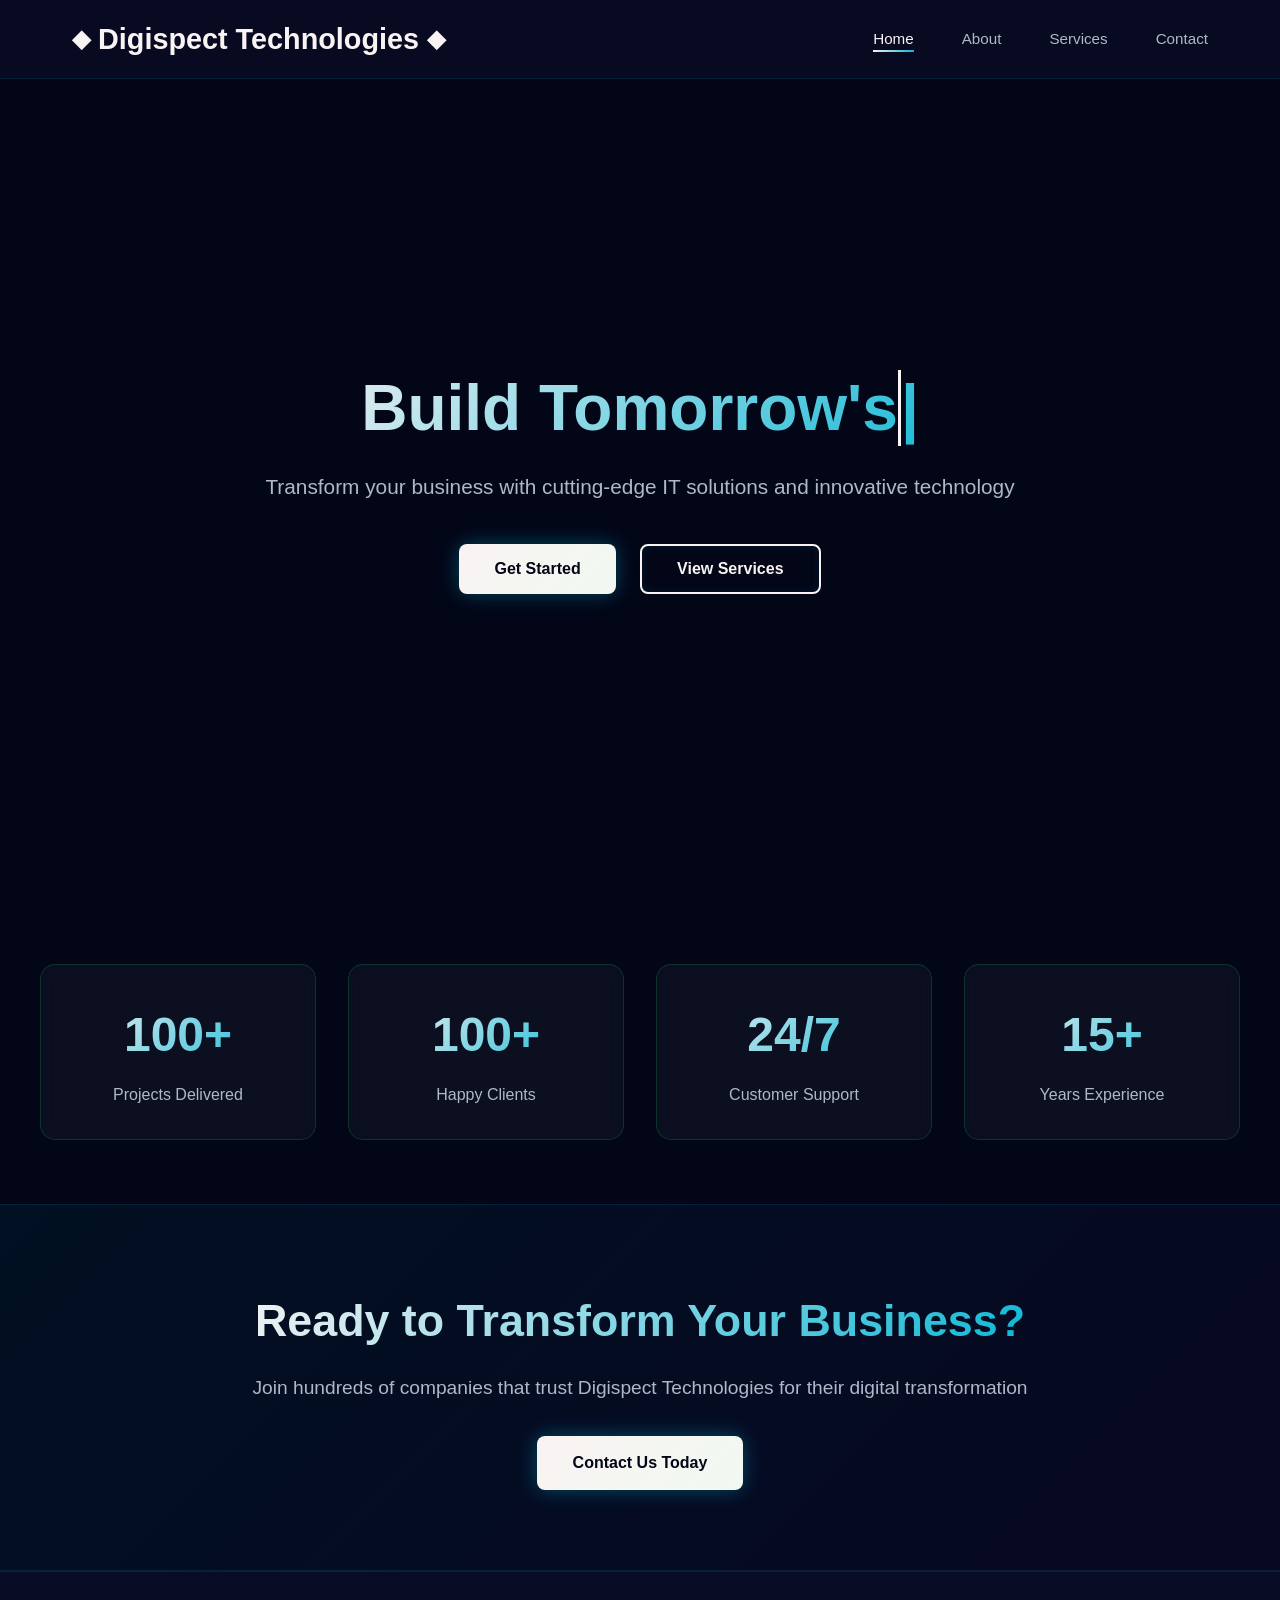
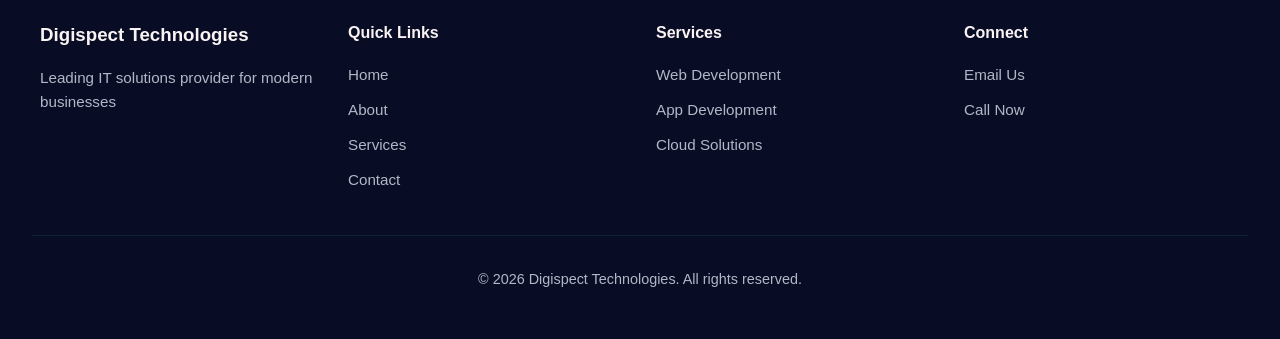
==== index.html @ 5e0d5bd0 "Add files via upload" ====
<!DOCTYPE html>
<html lang="en">
<head>
    <meta charset="UTF-8">
    <meta name="viewport" content="width=device-width, initial-scale=1.0">
    <title>Digispect Technologies </title>
    <link rel="stylesheet" href="style.css">
</head>
<body>
    <!-- Navigation Bar -->
    <nav class="navbar">
        <div class="nav-container">
            <div class="nav-logo">
                <span class="logo-icon">◆</span>
                <span class="logo-text">Digispect Technologies</span>
                  <span class="logo-icon">◆</span>
            </div>
            <ul class="nav-menu">
                <li class="nav-item"><a href="index.html" class="nav-link active">Home</a></li>
                <li class="nav-item"><a href="about.html" class="nav-link">About</a></li>
                <li class="nav-item"><a href="services.html" class="nav-link">Services</a></li>
                <li class="nav-item"><a href="contact.html" class="nav-link">Contact</a></li>
            </ul>
            <div class="hamburger">
                <span></span>
                <span></span>
                <span></span>
            </div>
        </div>
    </nav>

    <!-- Particle Background -->
    <canvas id="particleCanvas" class="particle-canvas"></canvas>

    <!-- Hero Section -->
    <section class="hero">
        <div class="hero-content">
            <div class="hero-text">
                <h1 class="hero-title">
                    <span class="typing-text"></span><span class="typing-cursor">|</span>
                </h1>
                <p class="hero-subtitle">Transform your business with cutting-edge IT solutions and innovative technology</p>
                <div class="hero-buttons">
                    <button class="btn btn-primary" onclick="document.getElementById('contact-section').scrollIntoView({behavior: 'smooth'})">Get Started</button>
                    <button class="btn btn-secondary" onclick="location.href='services.html'">View Services</button>
                </div>
            </div>
        </div>
    </section>

    <!-- Stats Section -->
    <section class="stats">
        <div class="stats-container">
            <div class="stat-card">
                <div class="stat-number">100+</div>
                <div class="stat-label">Projects Delivered</div>
            </div>
            <div class="stat-card">
                <div class="stat-number">100+</div>
                <div class="stat-label">Happy Clients</div>
            </div>
            <div class="stat-card">
                <div class="stat-number">24/7</div>
                <div class="stat-label">Customer Support</div>
            </div>
            <div class="stat-card">
                <div class="stat-number">15+</div>
                <div class="stat-label">Years Experience</div>
            </div>
        </div>
    </section>

    <!-- Call to Action Section -->
    <section class="cta" id="contact-section">
        <div class="cta-content">
            <h2>Ready to Transform Your Business?</h2>
            <p>Join hundreds of companies that trust Digispect Technologies for their digital transformation</p>
            <a href="contact.html" class="btn btn-primary">Contact Us Today</a>
        </div>
    </section>

    <!-- Footer -->
    <footer class="footer">
        <div class="footer-content">
            <div class="footer-section">
                <h3>Digispect Technologies</h3>
                <p>Leading IT solutions provider for modern businesses</p>
            </div>
            <div class="footer-section">
                <h4>Quick Links</h4>
                <ul>
                    <li><a href="index.html">Home</a></li>
                    <li><a href="about.html">About</a></li>
                    <li><a href="services.html">Services</a></li>
                    <li><a href="contact.html">Contact</a></li>
                </ul>
            </div>
            <div class="footer-section">
                <h4>Services</h4>
                <ul>
                    <li><a href="services.html#web-dev">Web Development</a></li>
                    <li><a href="services.html#app-dev">App Development</a></li>
                    <li><a href="services.html#cloud">Cloud Solutions</a></li>
                    
                </ul>
            </div>
            <div class="footer-section">
                <h4>Connect</h4>
                <ul>
                    <li><a href="mailto:info@digispect.com">Email Us</a></li>
                    <li><a href="tel:+1234567890">Call Now</a></li>
                   
                </ul>
            </div>
        </div>
        <div class="footer-bottom">
            <p>&copy; 2026 Digispect Technologies. All rights reserved.</p>
        </div>
    </footer>

    <script src="script.js"></script>
</body>
</html>
---- style.css ----
/* ==========================================
   DIGISPECT TECHNOLOGIES - GLOBAL STYLES
   ========================================== */

* {
    margin: 0;
    padding: 0;
    box-sizing: border-box;
}

:root {
    --primary-color: #f9f3f3;   /* Green */
    --primary-dark: #fbf5f4;
    --secondary-color: #06b6d4; /* Cyan */
    --accent-color: #f1f9f1;

    --bg-primary: #020617;
    --bg-secondary: #020617;
    --bg-tertiary: #064e3b;

    -text-primary: #ffffff; --text-secondary: #b0b8c8; --glass-bg: rgba(255, 255, 255, 0.05);

    --glass-bg: rgba(255, 255, 255, 0.04);
    --glass-border: rgba(34, 197, 94, 0.2);
}
html {
    scroll-behavior: smooth;
}

body {
    font-family: 'Segoe UI', Tahoma, Geneva, Verdana, sans-serif;
    background: linear-gradient(135deg, var(--bg-primary) 0%, var(--bg-secondary) 50%, var(--bg-primary) 100%);
    color: var(--text-primary);
    line-height: 1.6;
    overflow-x: hidden;
    position: relative;
}

/* ==========================================
   PARTICLE CANVAS
   ========================================== */

.particle-canvas {
    position: fixed;
    top: 0;
    left: 0;
    width: 100%;
    height: 100%;
    z-index: 0;
    pointer-events: none;
}

/* ==========================================
   NAVIGATION BAR
   ========================================== */

.navbar {
    position: fixed;
    top: 0;
    width: 100%;
    z-index: 1000;
    background: rgba(10, 14, 39, 0.7);
    backdrop-filter: blur(10px);
    border-bottom: 1px solid rgba(0, 217, 255, 0.1);
    padding: 1rem 0;
}

.nav-container {
    max-width: 1200px;
    margin: 0 auto;
    padding: 0 2rem;
    display: flex;
    justify-content: space-between;
    align-items: center;
}

.nav-logo {
    font-size: 1.8rem;
    font-weight: 700;
    color: var(--primary-color);
    cursor: pointer;
    display: flex;
    align-items: center;
    gap: 0.5rem;
    text-decoration: none;
}

.logo-icon {
    font-size: 1.5rem;
    animation: rotate 3s linear infinite;
}

@keyframes rotate {
    0% { transform: rotate(0deg); }
    100% { transform: rotate(360deg); }
}

.nav-menu {
    display: flex;
    list-style: none;
    gap: 3rem;
}

.nav-link {
    color: var(--text-secondary);
    text-decoration: none;
    font-size: 0.95rem;
    transition: all 0.3s ease;
    position: relative;
}

.nav-link:hover,
.nav-link.active {
    color: var(--primary-color);
}

.nav-link::after {
    content: '';
    position: absolute;
    bottom: -5px;
    left: 0;
    width: 0;
    height: 2px;
    background: linear-gradient(90deg, var(--primary-color), var(--secondary-color));
    transition: width 0.3s ease;
}

.nav-link:hover::after,
.nav-link.active::after {
    width: 100%;
}

.hamburger {
    display: none;
    flex-direction: column;
    cursor: pointer;
}

.hamburger span {
    width: 25px;
    height: 3px;
    background: var(--primary-color);
    margin: 5px 0;
    border-radius: 3px;
    transition: all 0.3s ease;
}

/* ==========================================
   HERO SECTION
   ========================================== */

.hero {
    min-height: 100vh;
    display: flex;
    align-items: center;
    justify-content: center;
    padding: 8rem 2rem 4rem;
    position: relative;
    z-index: 1;
}

.hero-content {
    text-align: center;
    max-width: 900px;
}

.hero-title {
    font-size: 4rem;
    font-weight: 800;
    line-height: 1.2;
    margin-bottom: 1.5rem;
    background: linear-gradient(135deg, var(--primary-color), var(--secondary-color));
    -webkit-background-clip: text;
    -webkit-text-fill-color: transparent;
    background-clip: text;
    animation: fadeInDown 1s ease;
}

.typing-text {
    display: inline-block;
    border-right: 3px solid var(--primary-color);
    min-width: 100px;
}

.typing-cursor {
    animation: blink 0.7s infinite;
}

@keyframes blink {
    0%, 49% { opacity: 1; }
    50%, 100% { opacity: 0; }
}

@keyframes fadeInDown {
    from {
        opacity: 0;
        transform: translateY(-30px);
    }
    to {
        opacity: 1;
        transform: translateY(0);
    }
}

.hero-subtitle {
    font-size: 1.3rem;
    color: var(--text-secondary);
    margin-bottom: 2.5rem;
    animation: fadeInUp 1s ease 0.2s backwards;
}

@keyframes fadeInUp {
    from {
        opacity: 0;
        transform: translateY(30px);
    }
    to {
        opacity: 1;
        transform: translateY(0);
    }
}

.hero-buttons {
    display: flex;
    gap: 1.5rem;
    justify-content: center;
    flex-wrap: wrap;
    animation: fadeInUp 1s ease 0.4s backwards;
}

/* ==========================================
   BUTTONS
   ========================================== */

.btn {
    padding: 0.9rem 2.2rem;
    border: none;
    border-radius: 8px;
    font-size: 1rem;
    font-weight: 600;
    cursor: pointer;
    transition: all 0.3s ease;
    text-decoration: none;
    display: inline-block;
}

.btn-primary {
    background: linear-gradient(135deg, var(--primary-color), var(--accent-color));
    color: var(--bg-primary);
    box-shadow: 0 0 20px rgba(0, 217, 255, 0.3);
}

.btn-primary:hover {
    transform: translateY(-3px);
    box-shadow: 0 0 30px rgba(0, 217, 255, 0.5), 0 10px 25px rgba(0, 217, 255, 0.2);
}

.btn-secondary {
    background: transparent;
    color: var(--primary-color);
    border: 2px solid var(--primary-color);
    box-shadow: inset 0 0 10px rgba(0, 217, 255, 0.1);
}

.btn-secondary:hover {
    background: rgba(0, 217, 255, 0.1);
    box-shadow: inset 0 0 10px rgba(0, 217, 255, 0.2), 0 0 20px rgba(0, 217, 255, 0.3);
    transform: translateY(-2px);
}

/* ==========================================
   STATS SECTION
   ========================================== */

.stats {
    padding: 4rem 2rem;
    position: relative;
    z-index: 1;
}

.stats-container {
    max-width: 1200px;
    margin: 0 auto;
    display: grid;
    grid-template-columns: repeat(auto-fit, minmax(220px, 1fr));
    gap: 2rem;
}

.stat-card {
    background: var(--glass-bg);
    backdrop-filter: blur(10px);
    border: 1px solid var(--glass-border);
    padding: 2rem;
    border-radius: 15px;
    text-align: center;
    transition: all 0.3s ease;
    cursor: pointer;
}

.stat-card:hover {
    background: rgba(0, 217, 255, 0.08);
    border-color: rgba(0, 217, 255, 0.2);
    transform: translateY(-8px);
    box-shadow: 0 20px 40px rgba(0, 217, 255, 0.2);
}

.stat-number {
    font-size: 3rem;
    font-weight: 800;
    background: linear-gradient(135deg, var(--primary-color), var(--secondary-color));
    -webkit-background-clip: text;
    -webkit-text-fill-color: transparent;
    background-clip: text;
    margin-bottom: 0.5rem;
}

.stat-label {
    font-size: 1rem;
    color: var(--text-secondary);
}

/* ==========================================
   CTA SECTION
   ========================================== */

.cta {
    padding: 5rem 2rem;
    text-align: center;
    position: relative;
    z-index: 1;
    background: linear-gradient(135deg, rgba(0, 217, 255, 0.05), rgba(131, 56, 236, 0.05));
    border-top: 1px solid rgba(0, 217, 255, 0.1);
    border-bottom: 1px solid rgba(0, 217, 255, 0.1);
}

.cta-content {
    max-width: 800px;
    margin: 0 auto;
}

.cta-content h2 {
    font-size: 2.8rem;
    margin-bottom: 1rem;
    background: linear-gradient(135deg, var(--primary-color), var(--secondary-color));
    -webkit-background-clip: text;
    -webkit-text-fill-color: transparent;
    background-clip: text;
}

.cta-content p {
    font-size: 1.2rem;
    color: var(--text-secondary);
    margin-bottom: 2rem;
}

/* ==========================================
   PAGE HERO
   ========================================== */

.page-hero {
    min-height: 50vh;
    display: flex;
    align-items: center;
    justify-content: center;
    padding: 8rem 2rem 4rem;
    position: relative;
    z-index: 1;
    background: linear-gradient(180deg, rgba(0, 217, 255, 0.05) 0%, transparent 100%);
}

.page-hero-content {
    text-align: center;
    max-width: 800px;
}

.page-hero h1 {
    font-size: 3.5rem;
    font-weight: 800;
    margin-bottom: 1rem;
    background: linear-gradient(135deg, var(--primary-color), var(--secondary-color));
    -webkit-background-clip: text;
    -webkit-text-fill-color: transparent;
    background-clip: text;
}

.page-hero p {
    font-size: 1.3rem;
    color: var(--text-secondary);
}

/* ==========================================
   CONTENT CONTAINER
   ========================================== */

.content-container {
    max-width: 1200px;
    margin: 0 auto;
    padding: 0 2rem;
    position: relative;
    z-index: 1;
}

/* ==========================================
   ABOUT PAGE
   ========================================== */

.about-content {
    padding: 3rem 2rem 5rem;
    position: relative;
    z-index: 1;
}

.about-section {
    margin-bottom: 4rem;
}

.about-section h2 {
    font-size: 2.5rem;
    margin-bottom: 2rem;
    color: var(--primary-color);
}

.about-section p {
    font-size: 1.1rem;
    color: var(--text-secondary);
    margin-bottom: 1.5rem;
    line-height: 1.8;
}

/* ==========================================
   MVV CARDS
   ========================================== */

.mvv-container {
    display: grid;
    grid-template-columns: repeat(auto-fit, minmax(300px, 1fr));
    gap: 2rem;
    margin: 3rem 0;
}

.mvv-card {
    background: var(--glass-bg);
    backdrop-filter: blur(10px);
    border: 1px solid var(--glass-border);
    padding: 2.5rem;
    border-radius: 15px;
    text-align: center;
    transition: all 0.3s ease;
}

.mvv-card:hover {
    background: rgba(0, 217, 255, 0.08);
    border-color: rgba(0, 217, 255, 0.2);
    transform: translateY(-8px);
    box-shadow: 0 20px 40px rgba(0, 217, 255, 0.15);
}

.mvv-icon {
    font-size: 3rem;
    margin-bottom: 1rem;
}

.mvv-card h3 {
    font-size: 1.5rem;
    margin-bottom: 1rem;
    color: var(--primary-color);
}

.mvv-card p {
    color: var(--text-secondary);
    line-height: 1.7;
}

/* ==========================================
   BENEFITS GRID
   ========================================== */

.benefits-grid {
    display: grid;
    grid-template-columns: repeat(auto-fit, minmax(280px, 1fr));
    gap: 2rem;
}

.benefit-item {
    background: var(--glass-bg);
    backdrop-filter: blur(10px);
    border: 1px solid var(--glass-border);
    padding: 2rem;
    border-radius: 12px;
    transition: all 0.3s ease;
}

.benefit-item:hover {
    background: rgba(131, 56, 236, 0.08);
    border-color: rgba(131, 56, 236, 0.2);
    transform: translateY(-5px);
}

.benefit-item h4 {
    font-size: 1.2rem;
    color: var(--primary-color);
    margin-bottom: 0.8rem;
}

.benefit-item p {
    color: var(--text-secondary);
    font-size: 0.95rem;
}

/* ==========================================
   TEAM GRID
   ========================================== */

.team-grid {
    display: grid;
    grid-template-columns: repeat(auto-fit, minmax(300px, 1fr));
    gap: 2.5rem;
    margin-top: 2rem;
}

.team-member {
    background: var(--glass-bg);
    backdrop-filter: blur(10px);
    border: 1px solid var(--glass-border);
    padding: 2rem;
    border-radius: 15px;
    text-align: center;
    transition: all 0.3s ease;
}

.team-member:hover {
    background: rgba(255, 0, 110, 0.08);
    border-color: rgba(255, 0, 110, 0.2);
    transform: translateY(-8px);
    box-shadow: 0 20px 40px rgba(255, 0, 110, 0.1);
}

.member-avatar {
    font-size: 4rem;
    margin-bottom: 1rem;
}

.team-member h4 {
    font-size: 1.3rem;
    color: var(--primary-color);
    margin-bottom: 0.3rem;
}

.member-title {
    color: var(--secondary-color);
    font-weight: 600;
    margin-bottom: 0.8rem;
}

.member-bio {
    color: var(--text-secondary);
    font-size: 0.95rem;
    line-height: 1.6;
}

/* ==========================================
   ACHIEVEMENTS
   ========================================== */

.achievements-list {
    display: grid;
    grid-template-columns: repeat(auto-fit, minmax(250px, 1fr));
    gap: 1.5rem;
    margin-top: 2rem;
}

.achievement {
    background: var(--glass-bg);
    backdrop-filter: blur(10px);
    border: 1px solid var(--glass-border);
    padding: 1.8rem;
    border-radius: 12px;
    display: flex;
    align-items: center;
    gap: 1rem;
    transition: all 0.3s ease;
}

.achievement:hover {
    background: rgba(0, 217, 255, 0.08);
    border-color: rgba(0, 217, 255, 0.2);
    transform: translateX(8px);
}

.achievement-icon {
    font-size: 2rem;
    flex-shrink: 0;
}

.achievement span:last-child {
    color: var(--text-secondary);
}

/* ==========================================
   SERVICES PAGE
   ========================================== */

.services-section {
    padding: 3rem 2rem 5rem;
    position: relative;
    z-index: 1;
}

.service-card {
    background: var(--glass-bg);
    backdrop-filter: blur(10px);
    border: 1px solid var(--glass-border);
    padding: 2.5rem;
    border-radius: 16px;
    transition: all 0.3s ease;
    display: flex;
    flex-direction: column;
    height: 100%;
}

.service-card {
    display: grid;
    grid-template-columns: repeat(auto-fit, minmax(320px, 1fr));
    gap: 2.5rem;
}

/* Override grid for service cards container */
.services-section .content-container {
    display: grid;
    grid-template-columns: repeat(auto-fit, minmax(320px, 1fr));
    gap: 2.5rem;
}

.service-card {
    background: var(--glass-bg);
    backdrop-filter: blur(10px);
    border: 1px solid var(--glass-border);
    padding: 2.5rem;
    border-radius: 16px;
    transition: all 0.3s ease;
    display: flex;
    flex-direction: column;
}

.service-card:hover {
    background: rgba(0, 217, 255, 0.08);
    border-color: rgba(0, 217, 255, 0.3);
    transform: translateY(-12px);
    box-shadow: 0 30px 50px rgba(0, 217, 255, 0.2);
}

.service-icon {
    font-size: 3.5rem;
    margin-bottom: 1.5rem;
}

.service-card h3 {
    font-size: 1.8rem;
    color: var(--primary-color);
    margin-bottom: 1.5rem;
}

.service-description {
    flex-grow: 1;
    margin-bottom: 1.5rem;
}

.service-description p {
    color: var(--text-secondary);
    margin-bottom: 1rem;
    line-height: 1.7;
}

.service-list {
    list-style: none;
    margin: 1rem 0;
}

.service-list li {
    color: var(--text-secondary);
    padding: 0.4rem 0;
    font-size: 0.95rem;
}

.service-description h4 {
    color: var(--primary-color);
    margin: 1rem 0 0.8rem;
    font-size: 1rem;
}

.service-tech {
    color: var(--secondary-color);
    font-size: 0.9rem;
    margin-top: 1rem;
    padding-top: 1rem;
    border-top: 1px solid rgba(0, 217, 255, 0.1);
}

.service-pricing {
    font-size: 1.2rem;
    color: var(--primary-color);
    font-weight: 600;
    margin-bottom: 1.5rem;
}

/* ==========================================
   CONTACT PAGE
   ========================================== */

.contact-section {
    padding: 3rem 2rem 5rem;
    position: relative;
    z-index: 1;
}

.contact-wrapper {
    display: grid;
    grid-template-columns: 1fr 1fr;
    gap: 3rem;
    align-items: start;
}

.contact-form-container,
.contact-info-container {
    background: var(--glass-bg);
    backdrop-filter: blur(10px);
    border: 1px solid var(--glass-border);
    padding: 2.5rem;
    border-radius: 16px;
    transition: all 0.3s ease;
}

.contact-form-container:hover,
.contact-info-container:hover {
    background: rgba(0, 217, 255, 0.08);
    border-color: rgba(0, 217, 255, 0.2);
}

.contact-form-container h2,
.contact-info-container h2 {
    font-size: 1.8rem;
    color: var(--primary-color);
    margin-bottom: 1.5rem;
}

.form-group {
    margin-bottom: 1.5rem;
}

.form-group label {
    display: block;
    margin-bottom: 0.6rem;
    color: var(--text-primary);
    font-weight: 500;
}

.form-group input,
.form-group textarea,
.form-group select {
    width: 100%;
    padding: 0.9rem;
    background: rgba(255, 255, 255, 0.05);
    border: 1px solid rgba(0, 217, 255, 0.2);
    border-radius: 8px;
    color: var(--text-primary);
    font-size: 0.95rem;
    font-family: inherit;
    transition: all 0.3s ease;
}

.form-group input::placeholder,
.form-group textarea::placeholder {
    color: rgba(255, 255, 255, 0.3);
}

.form-group input:focus,
.form-group textarea:focus,
.form-group select:focus {
    outline: none;
    background: rgba(0, 217, 255, 0.1);
    border-color: rgba(0, 217, 255, 0.4);
    box-shadow: 0 0 15px rgba(0, 217, 255, 0.2);
}

.form-group select {
    cursor: pointer;
}

.checkbox {
    display: flex;
    align-items: center;
    cursor: pointer;
    color: var(--text-secondary);
}

.checkbox input {
    width: auto;
    margin-right: 0.8rem;
    cursor: pointer;
}

.error-message {
    display: block;
    color: #ff6b6b;
    font-size: 0.8rem;
    margin-top: 0.3rem;
}

.form-message {
    margin-top: 1rem;
    padding: 1rem;
    border-radius: 8px;
    text-align: center;
    display: none;
}

.form-message.success {
    display: block;
    background: rgba(76, 175, 80, 0.2);
    color: #4caf50;
    border: 1px solid rgba(76, 175, 80, 0.3);
}

.form-message.error {
    display: block;
    background: rgba(255, 107, 107, 0.2);
    color: #ff6b6b;
    border: 1px solid rgba(255, 107, 107, 0.3);
}

/* ==========================================
   CONTACT INFO CARDS
   ========================================== */

.info-card {
    background: rgba(255, 255, 255, 0.03);
    padding: 1.8rem;
    border-radius: 12px;
    margin-bottom: 1.5rem;
    border: 1px solid rgba(0, 217, 255, 0.1);
    transition: all 0.3s ease;
    display: flex;
    gap: 1.5rem;
    align-items: flex-start;
}

.info-card:hover {
    background: rgba(0, 217, 255, 0.08);
    border-color: rgba(0, 217, 255, 0.2);
    transform: translateX(5px);
}

.info-icon {
    font-size: 2.2rem;
    flex-shrink: 0;
}

.info-content h4 {
    color: var(--primary-color);
    margin-bottom: 0.8rem;
    font-size: 1.1rem;
}

.info-content p {
    color: var(--text-secondary);
    font-size: 0.95rem;
    line-height: 1.7;
}

.info-content a {
    color: var(--primary-color);
    text-decoration: none;
    transition: all 0.3s ease;
}

.info-content a:hover {
    color: var(--secondary-color);
    text-decoration: underline;
}

/* ==========================================
   SOCIAL LINKS
   ========================================== */

.social-links {
    background: rgba(255, 255, 255, 0.03);
    padding: 1.8rem;
    border-radius: 12px;
    border: 1px solid rgba(0, 217, 255, 0.1);
    text-align: center;
}

.social-links h4 {
    color: var(--primary-color);
    margin-bottom: 1rem;
}

.social-icons {
    display: flex;
    justify-content: center;
    gap: 1.2rem;
}

.social-icon {
    width: 50px;
    height: 50px;
    display: flex;
    align-items: center;
    justify-content: center;
    background: rgba(0, 217, 255, 0.1);
    border: 1px solid rgba(0, 217, 255, 0.2);
    border-radius: 50%;
    color: var(--primary-color);
    text-decoration: none;
    transition: all 0.3s ease;
    font-weight: 600;
    font-size: 1.2rem;
}

.social-icon:hover {
    background: var(--primary-color);
    color: var(--bg-primary);
    transform: translateY(-5px);
    box-shadow: 0 10px 25px rgba(0, 217, 255, 0.3);
}

/* ==========================================
   FAQ SECTION
   ========================================== */

.faq-section {
    padding: 5rem 2rem;
    position: relative;
    z-index: 1;
}

.faq-section h2 {
    font-size: 2.5rem;
    text-align: center;
    margin-bottom: 3rem;
    color: var(--primary-color);
}

.faq-grid {
    display: grid;
    grid-template-columns: repeat(auto-fit, minmax(300px, 1fr));
    gap: 2rem;
    max-width: 1200px;
    margin: 0 auto;
}

.faq-item {
    background: var(--glass-bg);
    backdrop-filter: blur(10px);
    border: 1px solid var(--glass-border);
    padding: 2rem;
    border-radius: 12px;
    transition: all 0.3s ease;
}

.faq-item:hover {
    background: rgba(0, 217, 255, 0.08);
    border-color: rgba(0, 217, 255, 0.2);
    transform: translateY(-5px);
}

.faq-item h4 {
    color: var(--primary-color);
    margin-bottom: 1rem;
    font-size: 1.1rem;
}

.faq-item p {
    color: var(--text-secondary);
    line-height: 1.7;
    font-size: 0.95rem;
}

/* ==========================================
   FOOTER
   ========================================== */

.footer {
    background: rgba(10, 14, 39, 0.9);
    backdrop-filter: blur(10px);
    border-top: 1px solid rgba(0, 217, 255, 0.1);
    padding: 3rem 2rem;
    position: relative;
    z-index: 1;
}

.footer-content {
    display: grid;
    grid-template-columns: repeat(auto-fit, minmax(250px, 1fr));
    gap: 2rem;
    max-width: 1200px;
    margin: 0 auto 2rem;
}

.footer-section h3,
.footer-section h4 {
    color: var(--primary-color);
    margin-bottom: 1rem;
}

.footer-section p {
    color: var(--text-secondary);
    font-size: 0.95rem;
    line-height: 1.6;
}

.footer-section ul {
    list-style: none;
}

.footer-section ul li {
    margin-bottom: 0.6rem;
}

.footer-section a {
    color: var(--text-secondary);
    text-decoration: none;
    transition: all 0.3s ease;
    font-size: 0.95rem;
}

.footer-section a:hover {
    color: var(--primary-color);
    transform: translateX(3px);
}

.footer-bottom {
    border-top: 1px solid rgba(0, 217, 255, 0.1);
    padding-top: 2rem;
    text-align: center;
    color: var(--text-secondary);
    font-size: 0.9rem;
}

/* ==========================================
   RESPONSIVE DESIGN
   ========================================== */

@media (max-width: 1024px) {
    .nav-menu {
        gap: 2rem;
    }

    .hero-title {
        font-size: 3rem;
    }

    .page-hero h1 {
        font-size: 2.5rem;
    }

    .contact-wrapper {
        grid-template-columns: 1fr;
    }

    .stats-container {
        grid-template-columns: repeat(2, 1fr);
    }
}

@media (max-width: 768px) {
    .hamburger {
        display: flex;
    }

    .nav-menu {
        display: none;
    }

    .nav-menu.active {
        display: grid;
        position: fixed;
        left: 0;
        top: 60px;
        width: 100%;
        grid-template-columns: repeat(2, 1fr);
        gap: 1rem;
        background: rgba(10, 14, 39, 0.95);
        backdrop-filter: blur(10px);
        padding: 2rem;
        z-index: 999;
    }

    .hero {
        padding: 7rem 1.5rem 3rem;
        min-height: 80vh;
    }

    .hero-title {
        font-size: 2.2rem;
    }

    .hero-subtitle {
        font-size: 1rem;
    }

    .page-hero {
        padding: 7rem 1.5rem 3rem;
        min-height: 40vh;
    }

    .page-hero h1 {
        font-size: 2rem;
    }

    .page-hero p {
        font-size: 1rem;
    }

    .stats-container {
        grid-template-columns: 1fr;
    }

    .mvv-container {
        grid-template-columns: 1fr;
    }

    .benefits-grid {
        grid-template-columns: 1fr;
    }

    .team-grid {
        grid-template-columns: 1fr;
    }

    .services-section .content-container {
        grid-template-columns: 1fr;
    }

    .contact-wrapper {
        grid-template-columns: 1fr;
    }

    .hero-buttons {
        flex-direction: column;
    }

    .btn {
        width: 100%;
        text-align: center;
    }

    .footer-content {
        grid-template-columns: 1fr;
    }

    .cta-content h2 {
        font-size: 1.8rem;
    }

    .cta-content p {
        font-size: 1rem;
    }

    .faq-grid {
        grid-template-columns: 1fr;
    }
}

@media (max-width: 480px) {
    .hero-title {
        font-size: 1.8rem;
    }

    .hero-subtitle {
        font-size: 0.95rem;
    }

    .page-hero h1 {
        font-size: 1.6rem;
    }

    .hero-buttons {
        gap: 1rem;
    }

    .navbar {
        padding: 0.8rem 0;
    }

    .nav-logo {
        font-size: 1.3rem;
    }

    .stat-number {
        font-size: 2rem;
    }

    .stat-label {
        font-size: 0.85rem;
    }

    .mvv-card {
        padding: 1.5rem;
    }

    .mvv-icon {
        font-size: 2.5rem;
    }

    .service-card {
        padding: 1.5rem;
    }

    .service-icon {
        font-size: 2.5rem;
    }

    .service-card h3 {
        font-size: 1.3rem;
    }

    .info-card {
        flex-direction: column;
        text-align: center;
    }

    .form-group input,
    .form-group textarea,
    .form-group select {
        padding: 0.7rem;
    }

    .cta-content h2 {
        font-size: 1.5rem;
    }
}

/* ==========================================
   ANIMATIONS & KEYFRAMES
   ========================================== */

@keyframes slideInLeft {
    from {
        opacity: 0;
        transform: translateX(-50px);
    }
    to {
        opacity: 1;
        transform: translateX(0);
    }
}

@keyframes slideInRight {
    from {
        opacity: 0;
        transform: translateX(50px);
    }
    to {
        opacity: 1;
        transform: translateX(0);
    }
}

@keyframes pulse {
    0%, 100% {
        box-shadow: 0 0 20px rgba(0, 217, 255, 0.3);
    }
    50% {
        box-shadow: 0 0 40px rgba(0, 217, 255, 0.5);
    }
}

/* Smooth scrolling for all links */
a {
    transition: color 0.3s ease;
}

/* Selection color */
::selection {
    background: var(--primary-color);
    color: var(--bg-primary);
}

::-webkit-scrollbar {
    width: 10px;
}

::-webkit-scrollbar-track {
    background: var(--bg-primary);
}

::-webkit-scrollbar-thumb {
    background: var(--primary-color);
    border-radius: 5px;
}

::-webkit-scrollbar-thumb:hover {
    background: var(--secondary-color);
}
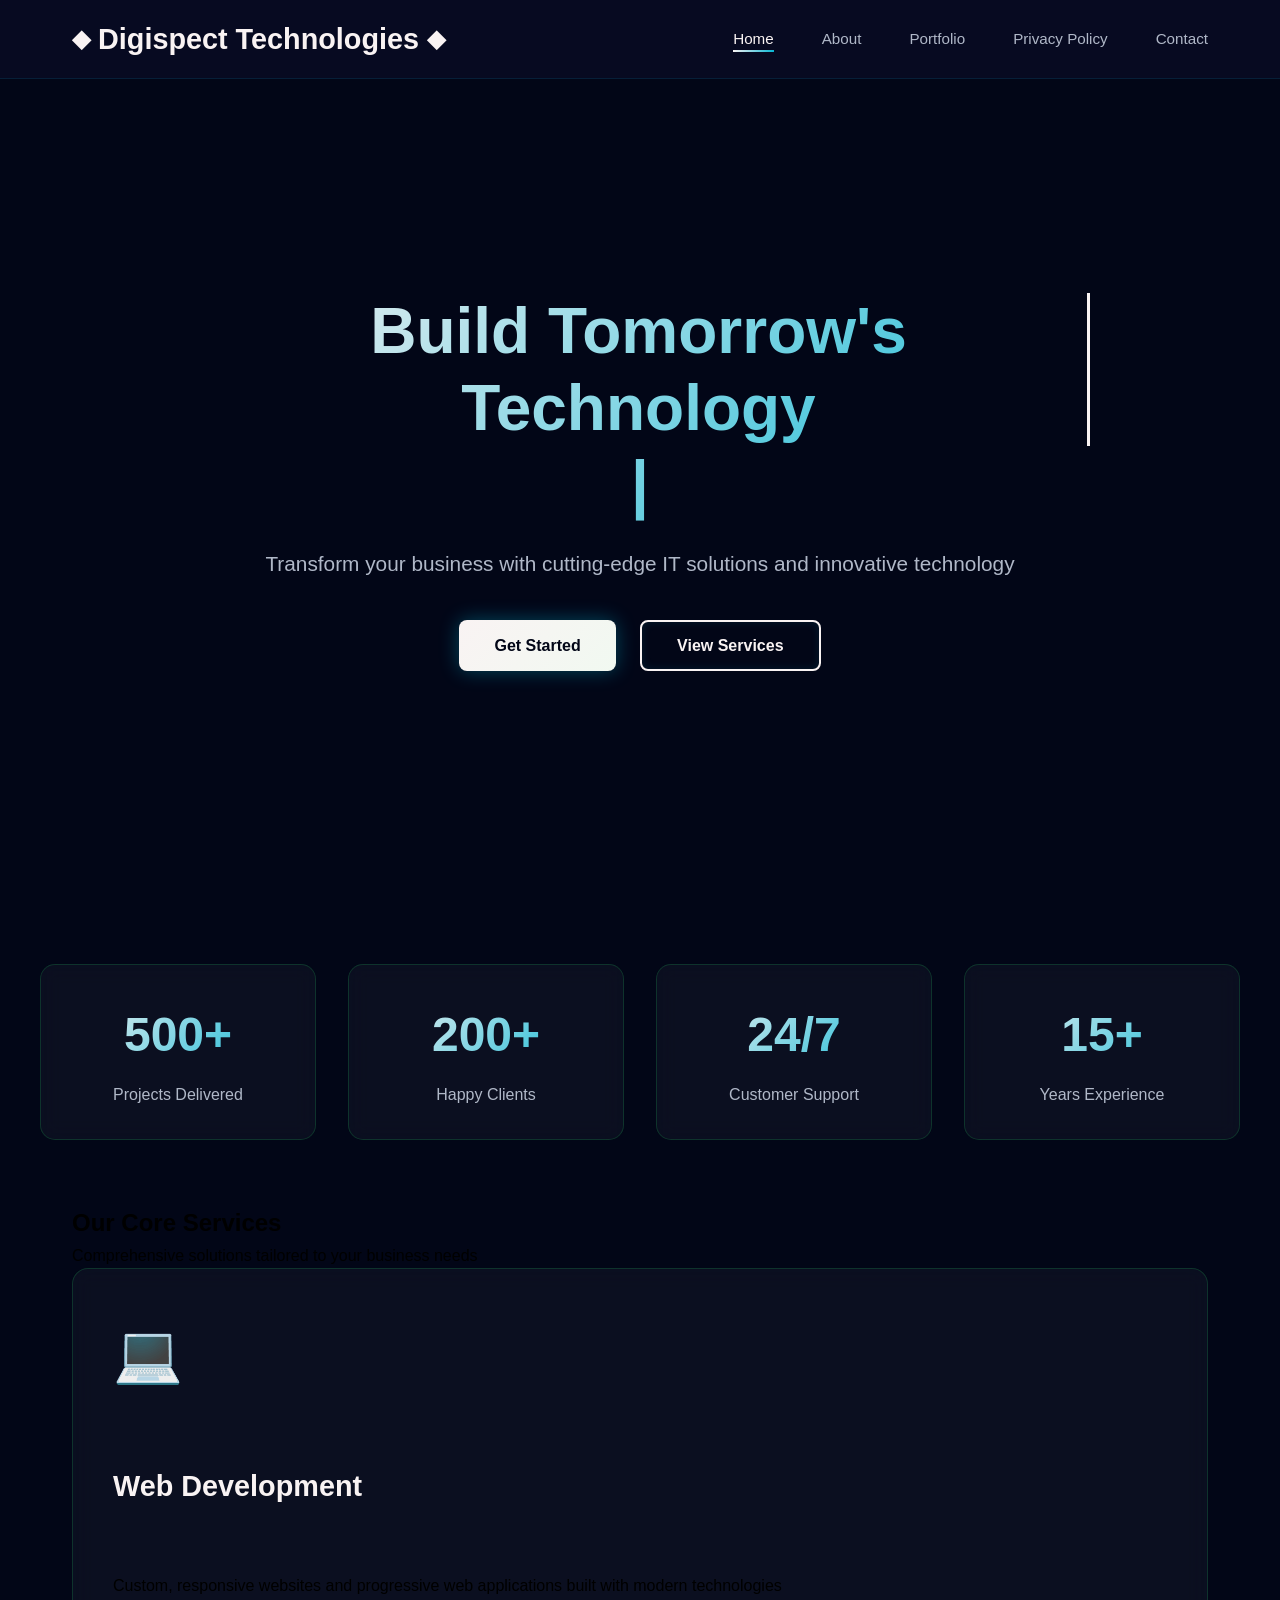
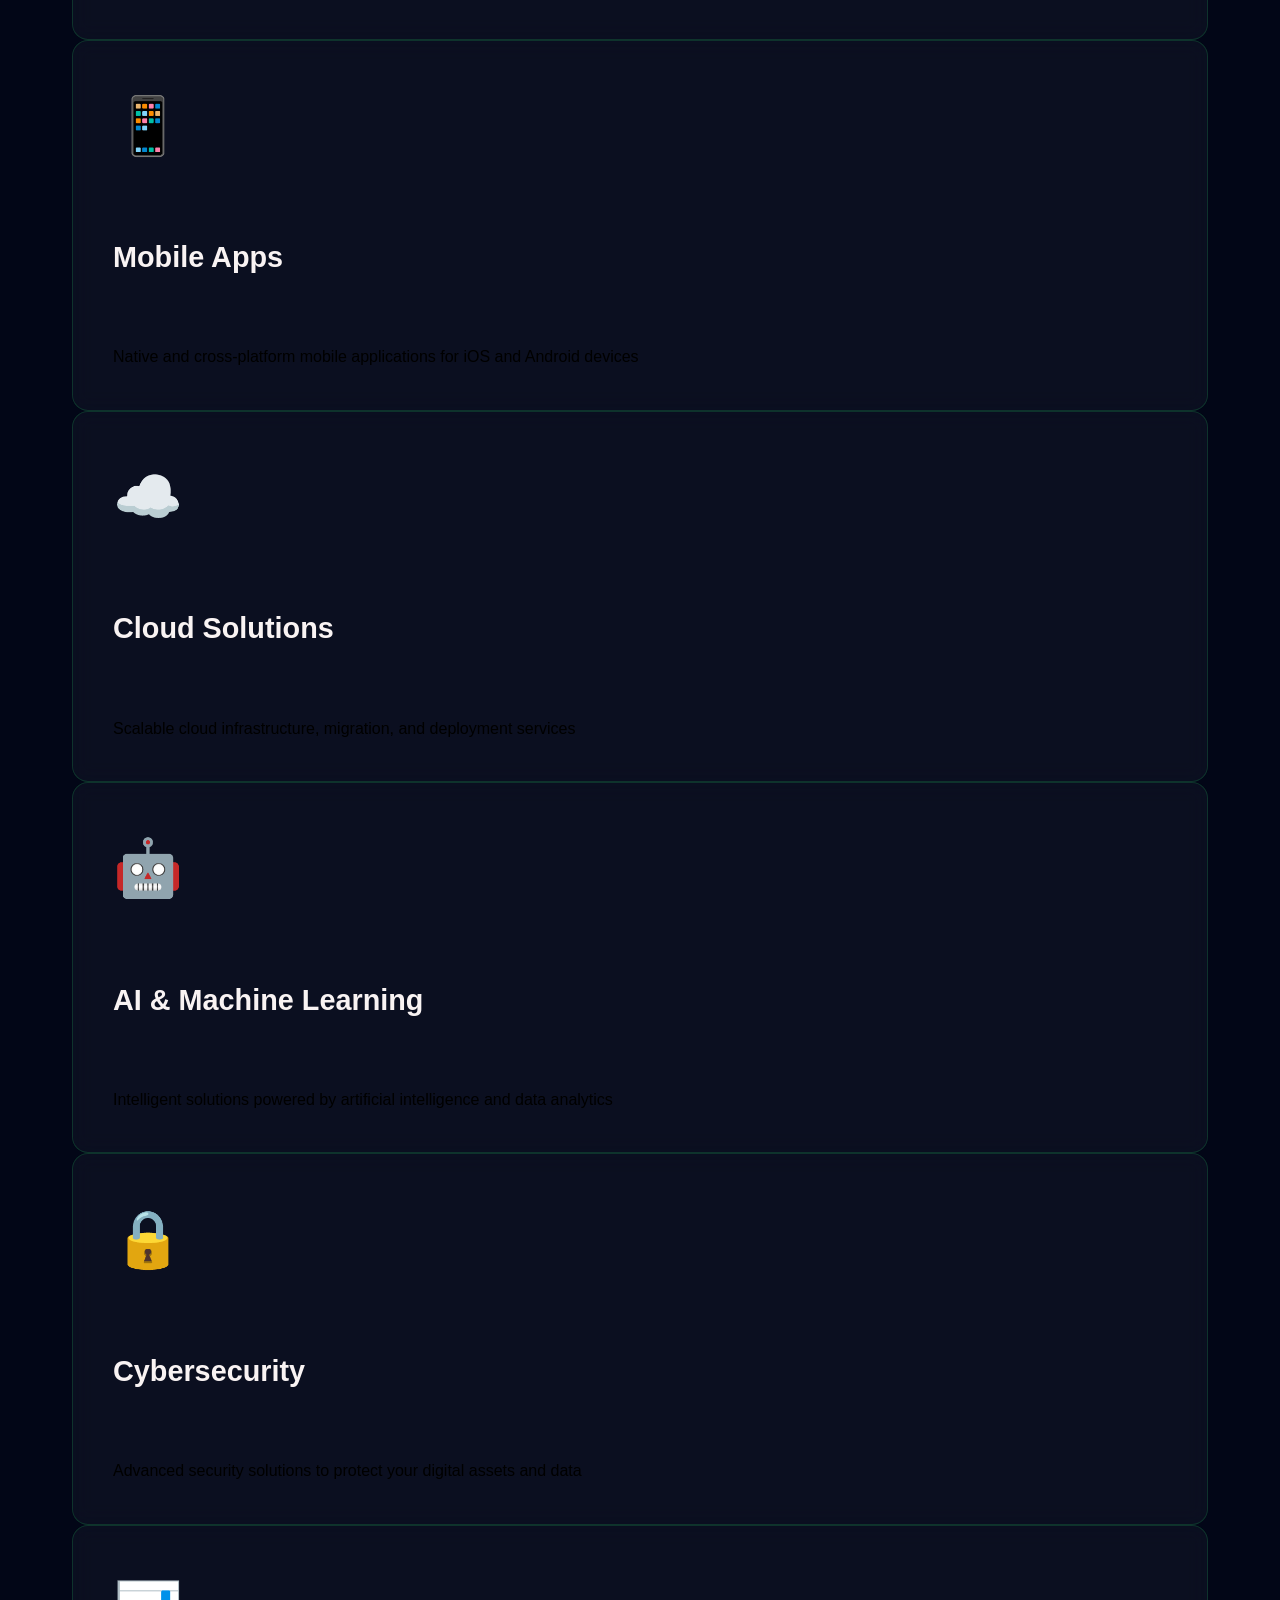
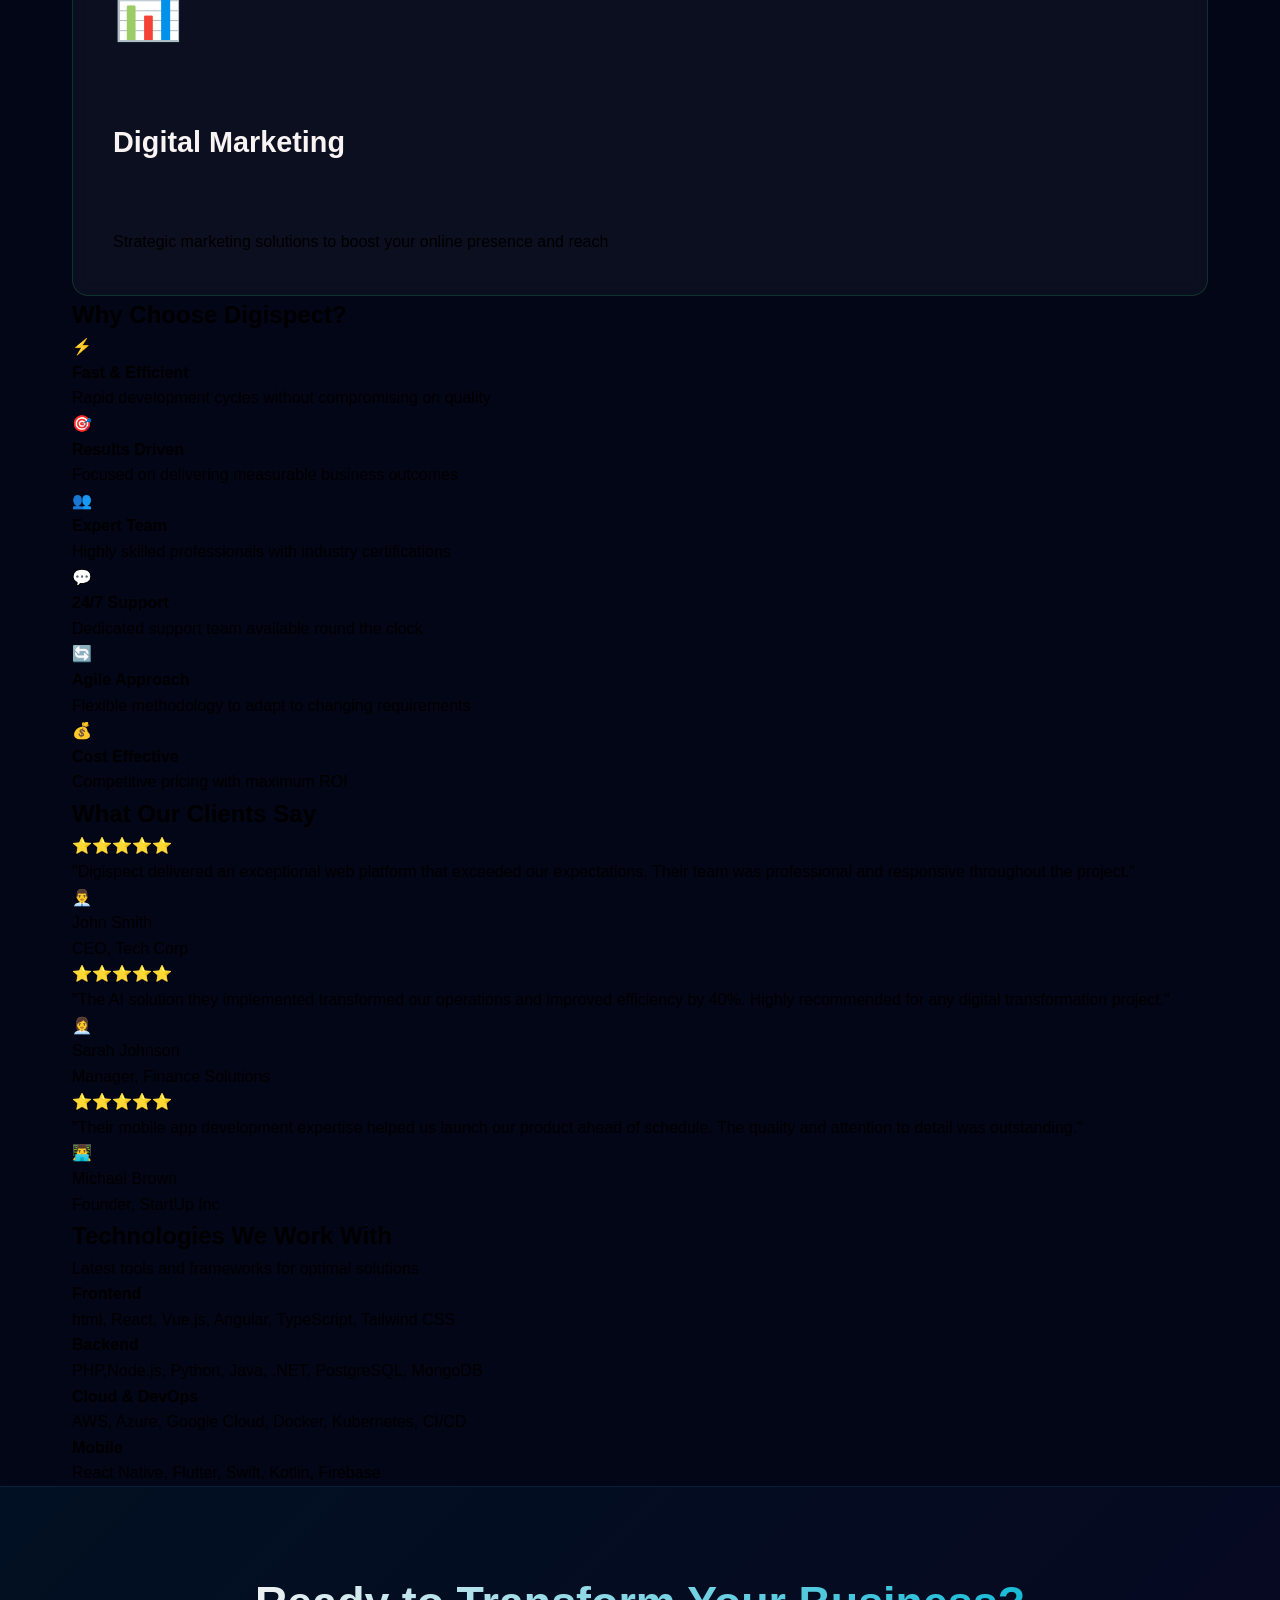
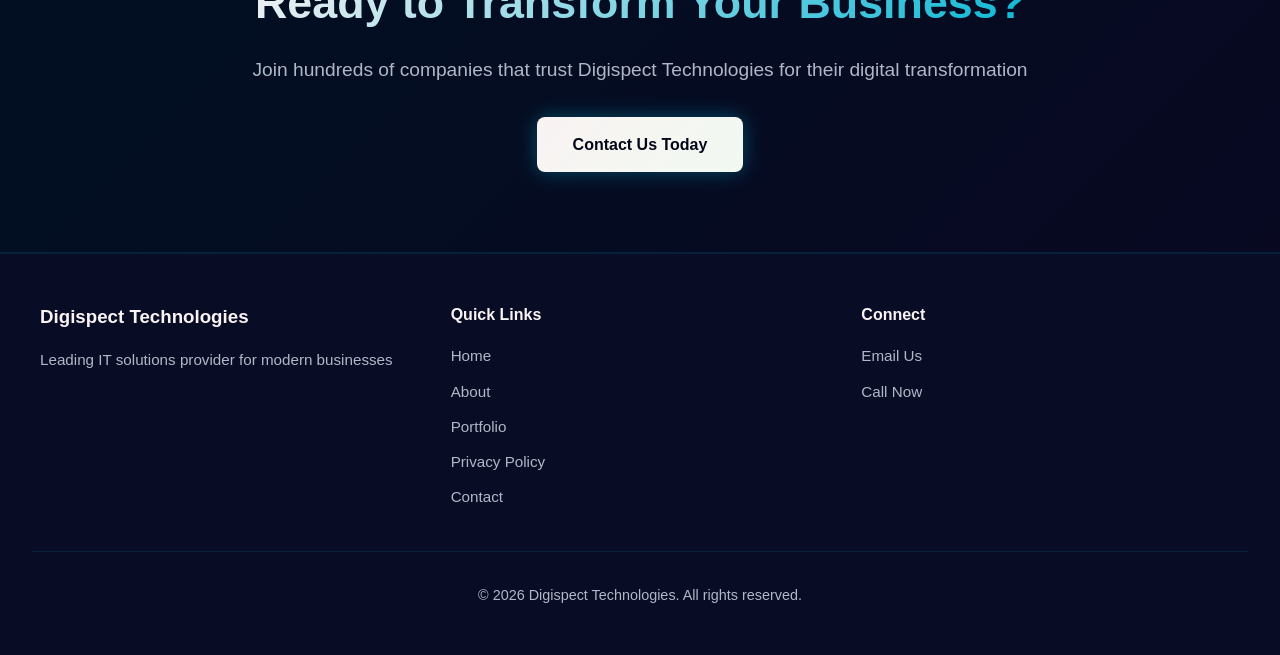
==== commit c2023235: "Revise navigation links and update stats section Updated navigation links and statistics in the inde" ====
--- a/index.html
+++ b/index.html
@@ -17,9 +17,10 @@
             </div>
             <ul class="nav-menu">
                 <li class="nav-item"><a href="index.html" class="nav-link active">Home</a></li>
-                <li class="nav-item"><a href="about.html" class="nav-link">About</a></li>
-                <li class="nav-item"><a href="services.html" class="nav-link">Services</a></li>
-                <li class="nav-item"><a href="contact.html" class="nav-link">Contact</a></li>
+                <li class="nav-item"><a href="about.html" class="nav-link">About</a></li>      
+                <li class="nav-item"><a href="portfolio.html" class="nav-link">Portfolio</a></li>
+                <li class="nav-item"><a href="privacy.html" class="nav-link">Privacy Policy</a></li>
+                 <li class="nav-item"><a href="contact.html" class="nav-link">Contact</a></li>
             </ul>
             <div class="hamburger">
                 <span></span>
@@ -52,11 +53,11 @@
     <section class="stats">
         <div class="stats-container">
             <div class="stat-card">
-                <div class="stat-number">100+</div>
+                <div class="stat-number">500+</div>
                 <div class="stat-label">Projects Delivered</div>
             </div>
             <div class="stat-card">
-                <div class="stat-number">100+</div>
+                <div class="stat-number">200+</div>
                 <div class="stat-label">Happy Clients</div>
             </div>
             <div class="stat-card">
@@ -66,6 +67,153 @@
             <div class="stat-card">
                 <div class="stat-number">15+</div>
                 <div class="stat-label">Years Experience</div>
+            </div>
+        </div>
+    </section>
+
+    <!-- Featured Services Section -->
+    <section class="featured-services">
+        <div class="content-container">
+            <h2>Our Core Services</h2>
+            <p class="section-subtitle">Comprehensive solutions tailored to your business needs</p>
+            <div class="services-grid">
+                <div class="service-card">
+                    <div class="service-icon">💻</div>
+                    <h3>Web Development</h3>
+                    <p>Custom, responsive websites and progressive web applications built with modern technologies</p>
+                </div>
+                <div class="service-card">
+                    <div class="service-icon">📱</div>
+                    <h3>Mobile Apps</h3>
+                    <p>Native and cross-platform mobile applications for iOS and Android devices</p>
+                </div>
+                <div class="service-card">
+                    <div class="service-icon">☁️</div>
+                    <h3>Cloud Solutions</h3>
+                    <p>Scalable cloud infrastructure, migration, and deployment services</p>
+                </div>
+                <div class="service-card">
+                    <div class="service-icon">🤖</div>
+                    <h3>AI & Machine Learning</h3>
+                    <p>Intelligent solutions powered by artificial intelligence and data analytics</p>
+                </div>
+                <div class="service-card">
+                    <div class="service-icon">🔒</div>
+                    <h3>Cybersecurity</h3>
+                    <p>Advanced security solutions to protect your digital assets and data</p>
+                </div>
+                <div class="service-card">
+                    <div class="service-icon">📊</div>
+                    <h3>Digital Marketing</h3>
+                    <p>Strategic marketing solutions to boost your online presence and reach</p>
+                </div>
+            </div>
+        </div>
+    </section>
+
+    <!-- Why Choose Us Section -->
+    <section class="why-choose-us">
+        <div class="content-container">
+            <h2>Why Choose Digispect?</h2>
+            <div class="features-grid">
+                <div class="feature-item">
+                    <div class="feature-icon">⚡</div>
+                    <h4>Fast & Efficient</h4>
+                    <p>Rapid development cycles without compromising on quality</p>
+                </div>
+                <div class="feature-item">
+                    <div class="feature-icon">🎯</div>
+                    <h4>Results Driven</h4>
+                    <p>Focused on delivering measurable business outcomes</p>
+                </div>
+                <div class="feature-item">
+                    <div class="feature-icon">👥</div>
+                    <h4>Expert Team</h4>
+                    <p>Highly skilled professionals with industry certifications</p>
+                </div>
+                <div class="feature-item">
+                    <div class="feature-icon">💬</div>
+                    <h4>24/7 Support</h4>
+                    <p>Dedicated support team available round the clock</p>
+                </div>
+                <div class="feature-item">
+                    <div class="feature-icon">🔄</div>
+                    <h4>Agile Approach</h4>
+                    <p>Flexible methodology to adapt to changing requirements</p>
+                </div>
+                <div class="feature-item">
+                    <div class="feature-icon">💰</div>
+                    <h4>Cost Effective</h4>
+                    <p>Competitive pricing with maximum ROI</p>
+                </div>
+            </div>
+        </div>
+    </section>
+
+    <!-- Testimonials Section -->
+    <section class="testimonials">
+        <div class="content-container">
+            <h2>What Our Clients Say</h2>
+            <div class="testimonials-grid">
+                <div class="testimonial-card">
+                    <div class="stars">⭐⭐⭐⭐⭐</div>
+                    <p class="testimonial-text">"Digispect delivered an exceptional web platform that exceeded our expectations. Their team was professional and responsive throughout the project."</p>
+                    <div class="testimonial-author">
+                        <div class="author-avatar">👨‍💼</div>
+                        <div>
+                            <p class="author-name">John Smith</p>
+                            <p class="author-title">CEO, Tech Corp</p>
+                        </div>
+                    </div>
+                </div>
+                <div class="testimonial-card">
+                    <div class="stars">⭐⭐⭐⭐⭐</div>
+                    <p class="testimonial-text">"The AI solution they implemented transformed our operations and improved efficiency by 40%. Highly recommended for any digital transformation project."</p>
+                    <div class="testimonial-author">
+                        <div class="author-avatar">👩‍💼</div>
+                        <div>
+                            <p class="author-name">Sarah Johnson</p>
+                            <p class="author-title">Manager, Finance Solutions</p>
+                        </div>
+                    </div>
+                </div>
+                <div class="testimonial-card">
+                    <div class="stars">⭐⭐⭐⭐⭐</div>
+                    <p class="testimonial-text">"Their mobile app development expertise helped us launch our product ahead of schedule. The quality and attention to detail was outstanding."</p>
+                    <div class="testimonial-author">
+                        <div class="author-avatar">👨‍💻</div>
+                        <div>
+                            <p class="author-name">Michael Brown</p>
+                            <p class="author-title">Founder, StartUp Inc</p>
+                        </div>
+                    </div>
+                </div>
+            </div>
+        </div>
+    </section>
+
+    <!-- Technologies Section -->
+    <section class="technologies">
+        <div class="content-container">
+            <h2>Technologies We Work With</h2>
+            <p class="section-subtitle">Latest tools and frameworks for optimal solutions</p>
+            <div class="tech-categories">
+                <div class="tech-category">
+                    <h4>Frontend</h4>
+                    <div class="tech-list">html, React, Vue.js, Angular, TypeScript, Tailwind CSS</div>
+                </div>
+                <div class="tech-category">
+                    <h4>Backend</h4>
+                    <div class="tech-list">PHP,Node.js, Python, Java, .NET, PostgreSQL, MongoDB</div>
+                </div>
+                <div class="tech-category">
+                    <h4>Cloud & DevOps</h4>
+                    <div class="tech-list">AWS, Azure, Google Cloud, Docker, Kubernetes, CI/CD</div>
+                </div>
+                <div class="tech-category">
+                    <h4>Mobile</h4>
+                    <div class="tech-list">React Native, Flutter, Swift, Kotlin, Firebase</div>
+                </div>
             </div>
         </div>
     </section>
@@ -91,19 +239,12 @@
                 <ul>
                     <li><a href="index.html">Home</a></li>
                     <li><a href="about.html">About</a></li>
-                    <li><a href="services.html">Services</a></li>
-                    <li><a href="contact.html">Contact</a></li>
+                    <li><a href="portfolio.html">Portfolio</a></li>
+                    <li><a href="privacy.html">Privacy Policy</a></li>
+                      <li><a href="contact.html">Contact</a></li>
                 </ul>
             </div>
-            <div class="footer-section">
-                <h4>Services</h4>
-                <ul>
-                    <li><a href="services.html#web-dev">Web Development</a></li>
-                    <li><a href="services.html#app-dev">App Development</a></li>
-                    <li><a href="services.html#cloud">Cloud Solutions</a></li>
-                    
-                </ul>
-            </div>
+        
             <div class="footer-section">
                 <h4>Connect</h4>
                 <ul>
